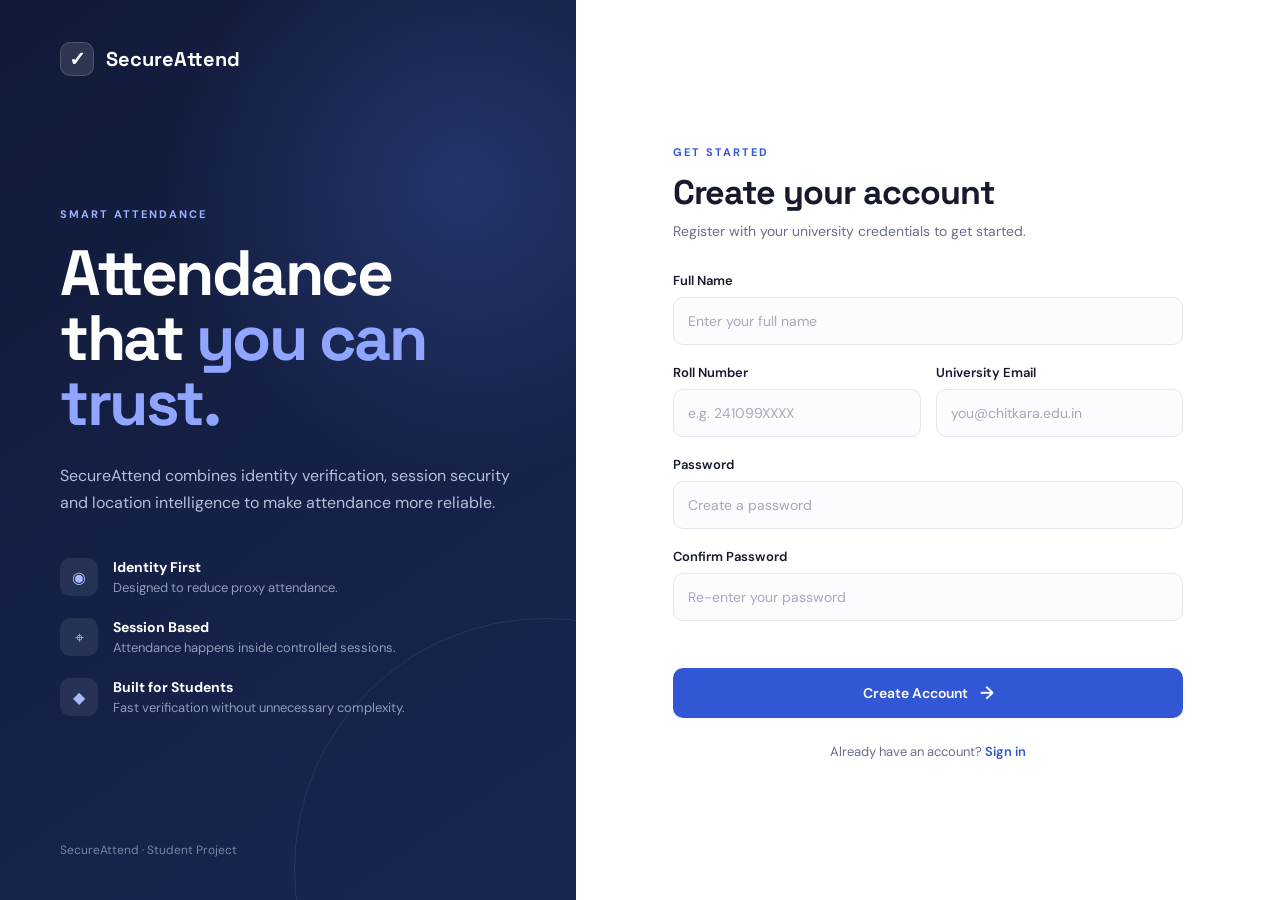
==== frontend/index.html @ 824b043f "Intial Frontend/JS code - Local storage demonstration" ====
<!DOCTYPE html>
<html lang="en">

<head>
    <meta charset="UTF-8">
    <meta name="viewport" content="width=device-width, initial-scale=1.0">

    <title>SecureAttend | Create Account</title>

    <link rel="stylesheet" href="css/style.css">
</head>

<body>

    <div class="auth-page">

        <div class="auth-left">

            <div class="brand">
                <div class="brand-icon">✓</div>
                <span>SecureAttend</span>
            </div>

            <div class="hero-content">
                <span class="eyebrow">SMART ATTENDANCE</span>

                <h1>
                    Attendance that
                    <span>you can trust.</span>
                </h1>

                <p>
                    SecureAttend combines identity verification,
                    session security and location intelligence to
                    make attendance more reliable.
                </p>

                <div class="feature-list">

                    <div class="feature">
                        <div class="feature-icon">◉</div>
                        <div>
                            <strong>Identity First</strong>
                            <p>Designed to reduce proxy attendance.</p>
                        </div>
                    </div>

                    <div class="feature">
                        <div class="feature-icon">⌖</div>
                        <div>
                            <strong>Session Based</strong>
                            <p>Attendance happens inside controlled sessions.</p>
                        </div>
                    </div>

                    <div class="feature">
                        <div class="feature-icon">◆</div>
                        <div>
                            <strong>Built for Students</strong>
                            <p>Fast verification without unnecessary complexity.</p>
                        </div>
                    </div>

                </div>
            </div>

            <div class="left-footer">
                SecureAttend · Student Project
            </div>

        </div>


        <div class="auth-right">

            <div class="auth-container">

                <div class="mobile-brand">
                    <div class="brand-icon">✓</div>
                    <span>SecureAttend</span>
                </div>

                <div class="form-header">

                    <span class="form-eyebrow">GET STARTED</span>

                    <h2>Create your account</h2>

                    <p>
                        Register with your university credentials
                        to get started.
                    </p>

                </div>


                <form id="signupForm">

                    <div class="input-group">

                        <label for="name">Full Name</label>

                        <input
                            type="text"
                            id="name"
                            placeholder="Enter your full name"
                            autocomplete="name"
                        >

                    </div>


                    <div class="input-row">

                        <div class="input-group">
                            <label for="rollNo">Roll Number</label>
                            <input
                                type="text"
                                id="rollNo"
                                placeholder="e.g. 241099XXXX"
                            >
                        </div>


                        <div class="input-group">

                            <label for="email">University Email</label>

                            <input
                                type="email"
                                id="email"
                                placeholder="you@chitkara.edu.in"
                                autocomplete="email"
                            >

                        </div>

                    </div>


                    <div class="input-group">

                        <label for="password">Password</label>

                        <input
                            type="password"
                            id="password"
                            placeholder="Create a password"
                            autocomplete="new-password"
                        >

                    </div>


                    <div class="input-group">

                        <label for="confirmPassword">
                            Confirm Password
                        </label>

                        <input
                            type="password"
                            id="confirmPassword"
                            placeholder="Re-enter your password"
                            autocomplete="new-password"
                        >

                    </div>


                    <div id="signupMessage" class="message"></div>


                    <button type="submit" class="primary-button">

                        Create Account

                        <span>→</span>

                    </button>

                </form>


                <p class="switch-auth">
                    Already have an account?
                    <a href="login.html">Sign in</a>
                </p>

            </div>

        </div>

    </div>

    <script src="js/signup.js"></script>

</body>

</html>
---- frontend/css/style.css ----
@import url('https://fonts.googleapis.com/css2?family=DM+Sans:wght@400;500;600;700&family=Space+Grotesk:wght@500;600;700&display=swap');


* {
    margin: 0;
    padding: 0;
    box-sizing: border-box;
}


:root {
    --background: #f5f7fb;
    --surface: #ffffff;

    --primary: #3157d5;
    --primary-dark: #2445b4;

    --text: #151a2d;
    --muted: #697087;

    --border: #e2e6ef;

    --success: #16845b;
    --error: #d64545;
}


body {
    font-family: "DM Sans", sans-serif;

    background: var(--background);

    color: var(--text);

    min-height: 100vh;
}


/* =========================
   MAIN AUTH LAYOUT
========================= */

.auth-page {
    min-height: 100vh;

    display: grid;

    grid-template-columns: 45% 55%;
}


/* =========================
   LEFT SIDE
========================= */

.auth-left {
    background:
        radial-gradient(
            circle at 80% 20%,
            rgba(88, 120, 230, 0.25),
            transparent 35%
        ),
        linear-gradient(
            145deg,
            #111a38,
            #182652
        );

    color: white;

    padding: 42px 60px;

    display: flex;
    flex-direction: column;

    position: relative;

    overflow: hidden;
}


.auth-left::after {
    content: "";

    position: absolute;

    width: 500px;
    height: 500px;

    border: 1px solid rgba(255,255,255,0.08);

    border-radius: 50%;

    right: -220px;
    bottom: -220px;
}


.brand {
    display: flex;

    align-items: center;

    gap: 12px;

    font-family: "Space Grotesk", sans-serif;

    font-size: 20px;

    font-weight: 700;
}


.brand-icon {
    width: 34px;
    height: 34px;

    display: flex;

    align-items: center;
    justify-content: center;

    background: rgba(255,255,255,0.12);

    border: 1px solid rgba(255,255,255,0.15);

    border-radius: 10px;

    font-weight: 700;
}


.hero-content {
    max-width: 570px;

    margin: auto 0;
}


.eyebrow,
.form-eyebrow {
    font-size: 11px;

    letter-spacing: 2px;

    font-weight: 700;
}


.eyebrow {
    color: #9eb1ff;
}


.hero-content h1 {
    font-family: "Space Grotesk", sans-serif;

    font-size: clamp(42px, 5vw, 70px);

    line-height: 1.02;

    letter-spacing: -2.5px;

    margin: 18px 0 25px;
}


.hero-content h1 span {
    color: #8fa5ff;
}


.hero-content > p {
    color: #b6bfd9;

    font-size: 16px;

    line-height: 1.7;

    max-width: 500px;
}


/* =========================
   FEATURES
========================= */

.feature-list {
    margin-top: 42px;

    display: flex;
    flex-direction: column;

    gap: 22px;
}


.feature {
    display: flex;

    gap: 15px;
}


.feature-icon {
    width: 38px;
    height: 38px;

    flex-shrink: 0;

    display: flex;

    align-items: center;
    justify-content: center;

    border-radius: 10px;

    background: rgba(255,255,255,0.08);

    color: #a9b8ff;
}


.feature strong {
    display: block;

    font-size: 14px;

    margin-bottom: 3px;
}


.feature p {
    color: #909bb9;

    font-size: 13px;
}


.left-footer {
    color: #7783a3;

    font-size: 12px;
}


/* =========================
   RIGHT SIDE
========================= */

.auth-right {
    background: var(--surface);

    display: flex;

    align-items: center;
    justify-content: center;

    padding: 40px;
}


.auth-container {
    width: 100%;

    max-width: 510px;
}


.mobile-brand {
    display: none;
}


.form-header {
    margin-bottom: 32px;
}


.form-eyebrow {
    color: var(--primary);
}


.form-header h2 {
    font-family: "Space Grotesk", sans-serif;

    font-size: 34px;

    letter-spacing: -1px;

    margin-top: 10px;
}


.form-header p {
    color: var(--muted);

    margin-top: 8px;

    font-size: 14px;
}


/* =========================
   FORM
========================= */

.input-row {
    display: grid;

    grid-template-columns: 1fr 1fr;

    gap: 15px;
}


.input-group {
    margin-bottom: 19px;
}


.input-group label {
    display: block;

    font-size: 13px;

    font-weight: 600;

    margin-bottom: 8px;
}


.input-group input {
    width: 100%;

    height: 48px;

    border: 1px solid var(--border);

    border-radius: 10px;

    padding: 0 14px;

    outline: none;

    font-family: inherit;

    font-size: 14px;

    color: var(--text);

    background: #fbfcfe;

    transition:
        border-color 0.2s,
        box-shadow 0.2s,
        background 0.2s;
}


.input-group input::placeholder {
    color: #a4aabd;
}


.input-group input:focus {
    background: white;

    border-color: var(--primary);

    box-shadow:
        0 0 0 4px rgba(49,87,213,0.09);
}


/* =========================
   BUTTON
========================= */

.primary-button {
    width: 100%;

    height: 50px;

    border: none;

    border-radius: 10px;

    background: var(--primary);

    color: white;

    font-family: inherit;

    font-size: 14px;

    font-weight: 600;

    cursor: pointer;

    display: flex;

    align-items: center;
    justify-content: center;

    gap: 12px;

    transition:
        background 0.2s,
        transform 0.2s,
        box-shadow 0.2s;
}


.primary-button:hover {
    background: var(--primary-dark);

    box-shadow:
        0 8px 20px rgba(49,87,213,0.18);

    transform: translateY(-1px);
}


.primary-button span {
    font-size: 18px;
}


/* =========================
   MESSAGES
========================= */

.message {
    min-height: 20px;

    margin-bottom: 8px;

    font-size: 13px;

    font-weight: 500;
}


.message.error {
    color: var(--error);
}


.message.success {
    color: var(--success);
}


/* =========================
   SWITCH LOGIN/SIGNUP
========================= */

.switch-auth {
    text-align: center;

    color: var(--muted);

    font-size: 13px;

    margin-top: 25px;
}


.switch-auth a {
    color: var(--primary);

    text-decoration: none;

    font-weight: 600;
}


.switch-auth a:hover {
    text-decoration: underline;
}


/* =========================
   RESPONSIVE
========================= */

@media (max-width: 900px) {

    .auth-page {
        grid-template-columns: 1fr;
    }

    .auth-left {
        display: none;
    }

    .auth-right {
        min-height: 100vh;
    }

    .mobile-brand {
        display: flex;

        align-items: center;

        gap: 10px;

        font-family: "Space Grotesk", sans-serif;

        font-weight: 700;

        margin-bottom: 50px;
    }

    .mobile-brand .brand-icon {
        background: #eef1ff;

        color: var(--primary);

        border: none;
    }
}


@media (max-width: 550px) {

    .auth-right {
        padding: 25px 20px;
    }

    .input-row {
        grid-template-columns: 1fr;
        gap: 0;
    }

    .form-header h2 {
        font-size: 29px;
    }
}
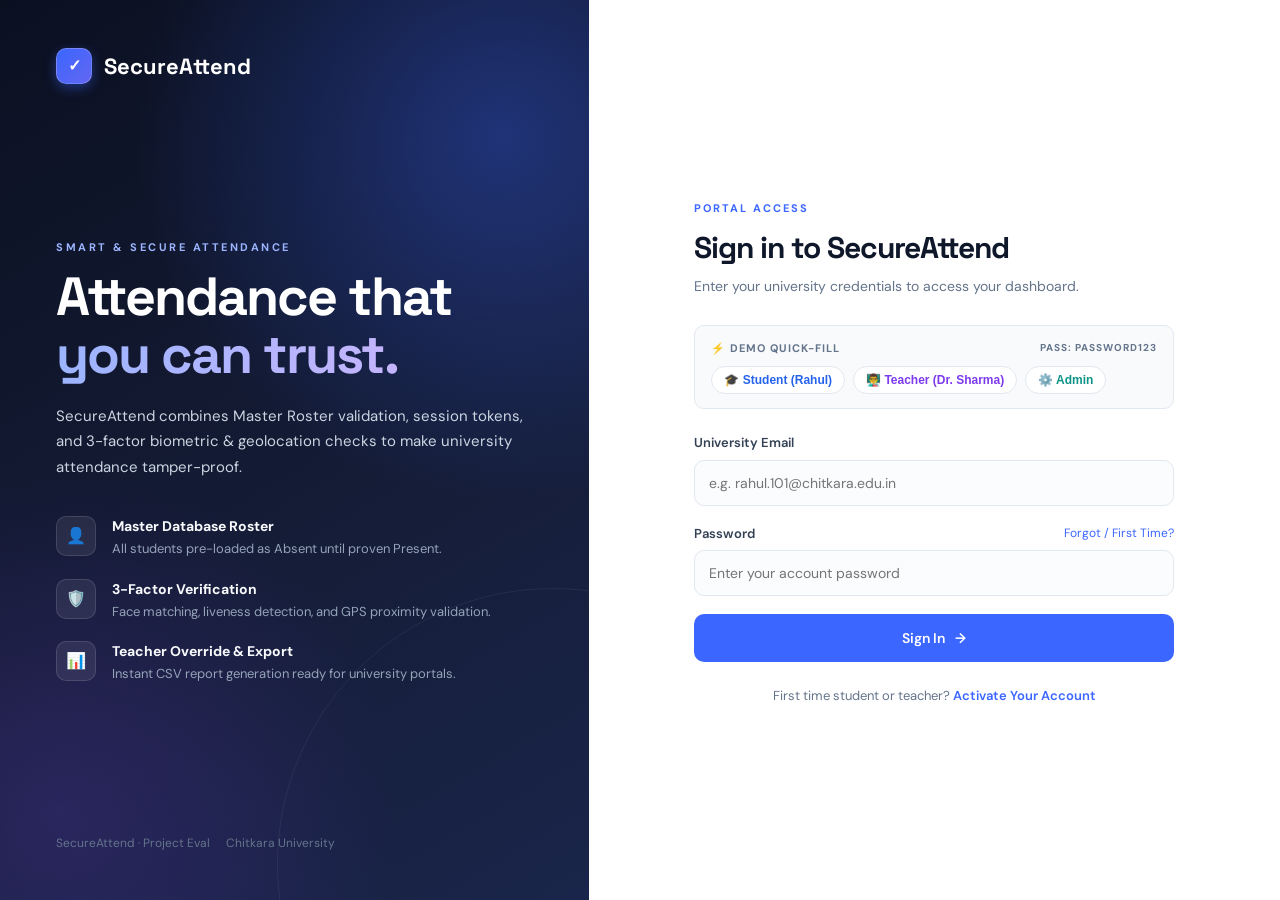
==== commit d095bb81: "frontend first eval1" ====
--- a/frontend/index.html
+++ b/frontend/index.html
@@ -1,200 +1,13 @@
 <!DOCTYPE html>
 <html lang="en">
-
 <head>
     <meta charset="UTF-8">
-    <meta name="viewport" content="width=device-width, initial-scale=1.0">
-
-    <title>SecureAttend | Create Account</title>
-
-    <link rel="stylesheet" href="css/style.css">
+    <meta http-equiv="refresh" content="0; url=login.html">
+    <title>SecureAttend</title>
 </head>
-
 <body>
-
-    <div class="auth-page">
-
-        <div class="auth-left">
-
-            <div class="brand">
-                <div class="brand-icon">✓</div>
-                <span>SecureAttend</span>
-            </div>
-
-            <div class="hero-content">
-                <span class="eyebrow">SMART ATTENDANCE</span>
-
-                <h1>
-                    Attendance that
-                    <span>you can trust.</span>
-                </h1>
-
-                <p>
-                    SecureAttend combines identity verification,
-                    session security and location intelligence to
-                    make attendance more reliable.
-                </p>
-
-                <div class="feature-list">
-
-                    <div class="feature">
-                        <div class="feature-icon">◉</div>
-                        <div>
-                            <strong>Identity First</strong>
-                            <p>Designed to reduce proxy attendance.</p>
-                        </div>
-                    </div>
-
-                    <div class="feature">
-                        <div class="feature-icon">⌖</div>
-                        <div>
-                            <strong>Session Based</strong>
-                            <p>Attendance happens inside controlled sessions.</p>
-                        </div>
-                    </div>
-
-                    <div class="feature">
-                        <div class="feature-icon">◆</div>
-                        <div>
-                            <strong>Built for Students</strong>
-                            <p>Fast verification without unnecessary complexity.</p>
-                        </div>
-                    </div>
-
-                </div>
-            </div>
-
-            <div class="left-footer">
-                SecureAttend · Student Project
-            </div>
-
-        </div>
-
-
-        <div class="auth-right">
-
-            <div class="auth-container">
-
-                <div class="mobile-brand">
-                    <div class="brand-icon">✓</div>
-                    <span>SecureAttend</span>
-                </div>
-
-                <div class="form-header">
-
-                    <span class="form-eyebrow">GET STARTED</span>
-
-                    <h2>Create your account</h2>
-
-                    <p>
-                        Register with your university credentials
-                        to get started.
-                    </p>
-
-                </div>
-
-
-                <form id="signupForm">
-
-                    <div class="input-group">
-
-                        <label for="name">Full Name</label>
-
-                        <input
-                            type="text"
-                            id="name"
-                            placeholder="Enter your full name"
-                            autocomplete="name"
-                        >
-
-                    </div>
-
-
-                    <div class="input-row">
-
-                        <div class="input-group">
-                            <label for="rollNo">Roll Number</label>
-                            <input
-                                type="text"
-                                id="rollNo"
-                                placeholder="e.g. 241099XXXX"
-                            >
-                        </div>
-
-
-                        <div class="input-group">
-
-                            <label for="email">University Email</label>
-
-                            <input
-                                type="email"
-                                id="email"
-                                placeholder="you@chitkara.edu.in"
-                                autocomplete="email"
-                            >
-
-                        </div>
-
-                    </div>
-
-
-                    <div class="input-group">
-
-                        <label for="password">Password</label>
-
-                        <input
-                            type="password"
-                            id="password"
-                            placeholder="Create a password"
-                            autocomplete="new-password"
-                        >
-
-                    </div>
-
-
-                    <div class="input-group">
-
-                        <label for="confirmPassword">
-                            Confirm Password
-                        </label>
-
-                        <input
-                            type="password"
-                            id="confirmPassword"
-                            placeholder="Re-enter your password"
-                            autocomplete="new-password"
-                        >
-
-                    </div>
-
-
-                    <div id="signupMessage" class="message"></div>
-
-
-                    <button type="submit" class="primary-button">
-
-                        Create Account
-
-                        <span>→</span>
-
-                    </button>
-
-                </form>
-
-
-                <p class="switch-auth">
-                    Already have an account?
-                    <a href="login.html">Sign in</a>
-                </p>
-
-            </div>
-
-        </div>
-
-    </div>
-
-    <script src="js/signup.js"></script>
-
+    <script>
+        window.location.href = "login.html";
+    </script>
 </body>
-
 </html>
